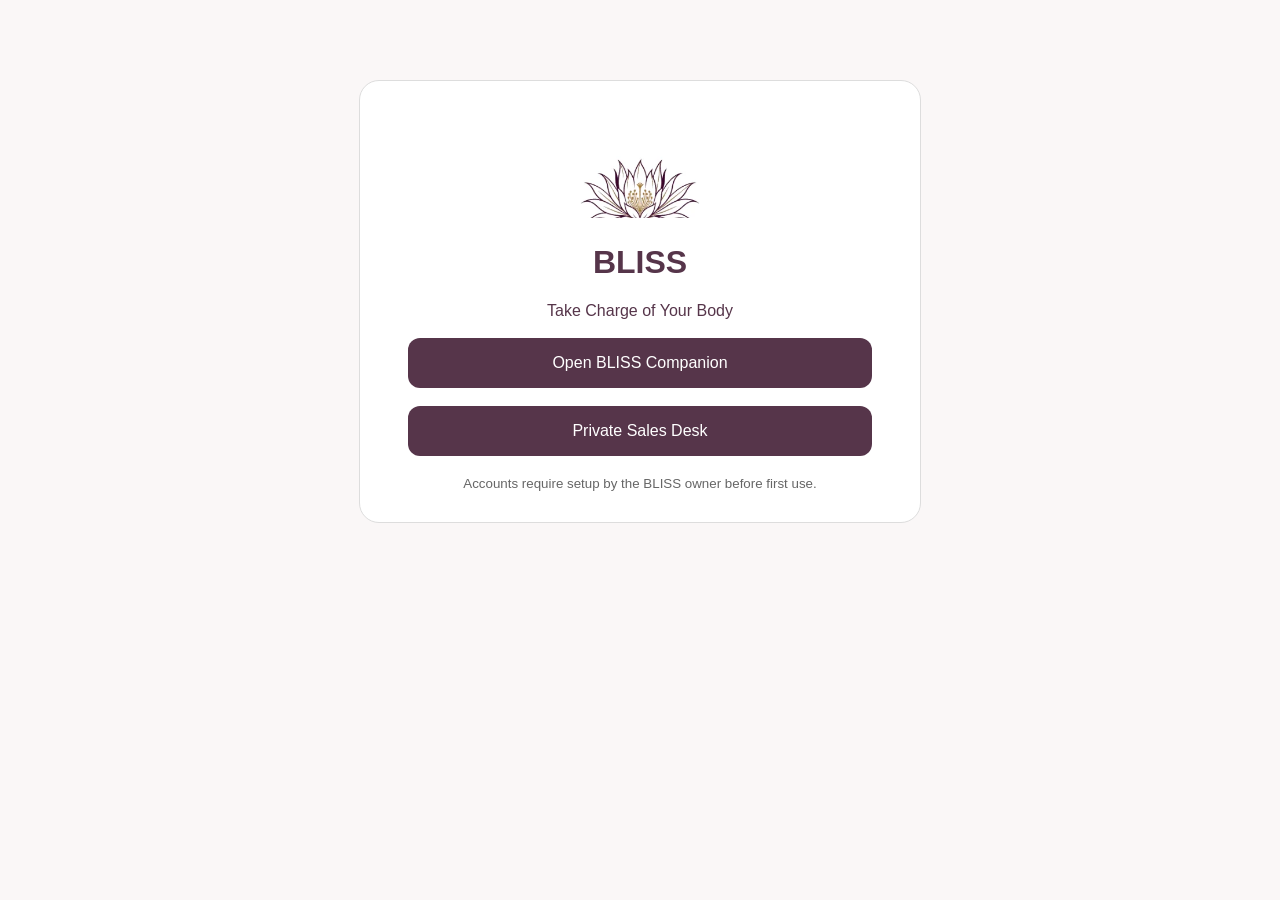
==== index.html @ c938e632 "Add BLISS companion, sales desk, auth, schema and assets" ====
<!doctype html><html><head><meta charset="utf-8"><meta name="viewport" content="width=device-width,initial-scale=1"><title>BLISS</title><style>body{font-family:Arial,sans-serif;background:#faf7f7;text-align:center;padding:8vh 18px;color:#56354a}main{max-width:500px;margin:auto;background:white;border:1px solid #ddd;padding:30px;border-radius:20px}a{display:block;margin:18px;background:#56354a;color:white;padding:16px;text-decoration:none;border-radius:12px}img{width:150px}small{color:#666}</style></head><body><main><img src="assets/flower.webp" alt="BLISS flower"><h1>BLISS</h1><p>Take Charge of Your Body</p><a href="companion.html">Open BLISS Companion</a><a href="sales-desk.html">Private Sales Desk</a><small>Accounts require setup by the BLISS owner before first use.</small></main></body></html>
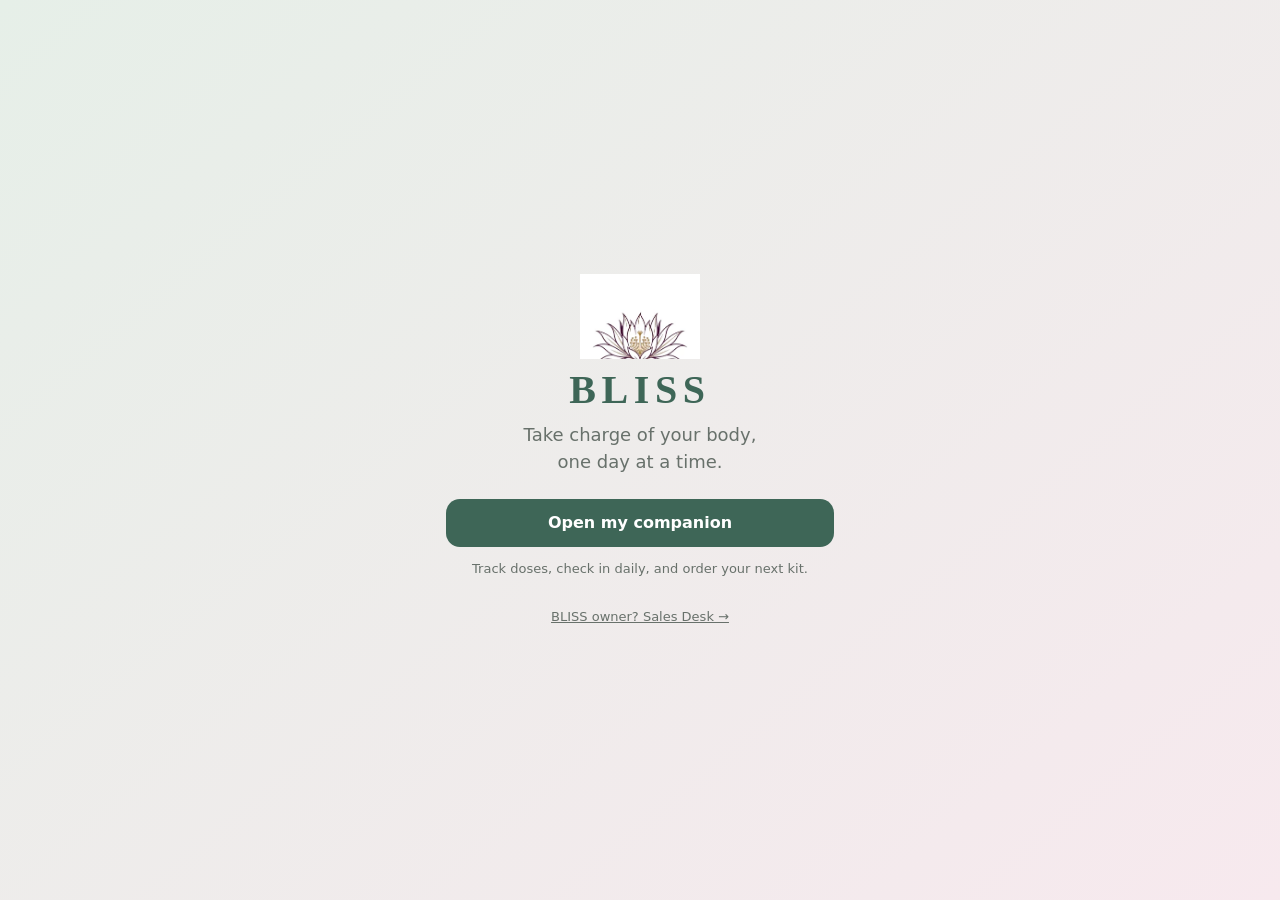
==== commit 2fb4ba65: "Redesign Companion, Sales Desk and login for ease of use" ====
--- a/index.html
+++ b/index.html
@@ -1 +1,14 @@
-<!doctype html><html><head><meta charset="utf-8"><meta name="viewport" content="width=device-width,initial-scale=1"><title>BLISS</title><style>body{font-family:Arial,sans-serif;background:#faf7f7;text-align:center;padding:8vh 18px;color:#56354a}main{max-width:500px;margin:auto;background:white;border:1px solid #ddd;padding:30px;border-radius:20px}a{display:block;margin:18px;background:#56354a;color:white;padding:16px;text-decoration:none;border-radius:12px}img{width:150px}small{color:#666}</style></head><body><main><img src="assets/flower.webp" alt="BLISS flower"><h1>BLISS</h1><p>Take Charge of Your Body</p><a href="companion.html">Open BLISS Companion</a><a href="sales-desk.html">Private Sales Desk</a><small>Accounts require setup by the BLISS owner before first use.</small></main></body></html>+<!doctype html><html lang="en"><head><meta charset="utf-8"><meta name="viewport" content="width=device-width,initial-scale=1"><meta name="theme-color" content="#3e6657"><title>BLISS · Take charge of your body</title><link rel="icon" href="assets/flower.webp"><link rel="stylesheet" href="bliss.css?v=3"><style>
+body{min-height:100vh;display:flex;align-items:center;justify-content:center;background:linear-gradient(140deg,#e6efe8,#f7e9ee)}
+main{max-width:420px;width:100%;padding:24px 16px;text-align:center}
+.logo{width:120px}
+h1{color:var(--green);letter-spacing:.14em;font-size:40px}
+.owner{display:block;margin-top:28px;font-size:13px;color:var(--muted)}
+</style></head><body><main>
+<img class="logo" src="assets/flower.webp" alt="">
+<h1>BLISS</h1>
+<p class="muted" style="font-size:18px;margin-bottom:24px">Take charge of your body,<br>one day at a time.</p>
+<a class="btn big block" href="companion.html">Open my companion</a>
+<p class="small muted" style="margin-top:12px">Track doses, check in daily, and order your next kit.</p>
+<a class="owner" href="sales-desk.html">BLISS owner? Sales Desk →</a>
+</main></body></html>
--- a/bliss.css
+++ b/bliss.css
@@ -0,0 +1,72 @@
+:root{--bg:#f6f4ef;--card:#fff;--ink:#26302b;--muted:#68716b;--green:#3e6657;--green-d:#2f5145;--green-l:#e6efe8;--pink:#f7e9ee;--rose:#a8607a;--line:#e3e5de;--red:#a8424f;--red-l:#fbeef0;--gold-l:#f7f0e2;--r:18px}
+*{box-sizing:border-box}html{-webkit-text-size-adjust:100%}
+body{margin:0;background:var(--bg);color:var(--ink);font:16px/1.5 system-ui,-apple-system,"Segoe UI",Roboto,sans-serif}
+h1,h2,h3{font-family:Georgia,"Times New Roman",serif;line-height:1.2;margin:0}
+h2{font-size:22px}h3{font-size:18px}
+p{margin:.4em 0}
+.muted{color:var(--muted)}.small{font-size:13px}
+.wrap{max-width:760px;margin:0 auto;padding:16px 16px 110px}
+.wide{max-width:1100px}
+.card{background:var(--card);border:1px solid var(--line);border-radius:var(--r);padding:20px;margin:14px 0}
+.card.soft{background:var(--green-l);border-color:#d5e2d8}
+.card.pink{background:var(--pink);border-color:#efd7df}
+.card.alert{background:var(--red-l);border-color:#efcfd4}
+.row{display:flex;align-items:center;gap:10px;flex-wrap:wrap}
+.between{justify-content:space-between}
+.grid2{display:grid;grid-template-columns:1fr 1fr;gap:12px}
+@media(max-width:560px){.grid2{grid-template-columns:1fr}}
+button,.btn{font:600 16px/1 system-ui,sans-serif;min-height:48px;padding:0 20px;border-radius:14px;border:0;background:var(--green);color:#fff;cursor:pointer;display:inline-flex;align-items:center;justify-content:center;gap:8px;text-decoration:none}
+button:hover,.btn:hover{background:var(--green-d)}
+button:disabled{opacity:.5;cursor:not-allowed}
+button.ghost,.btn.ghost{background:var(--green-l);color:var(--green)}
+button.ghost:hover{background:#d7e6db}
+button.link{background:none;color:var(--green);padding:0 4px;min-height:36px;text-decoration:underline;font-weight:600}
+button.danger{background:var(--red)}
+button.block,.btn.block{width:100%}
+button.big{min-height:60px;font-size:18px;border-radius:16px}
+button.sm{min-height:38px;padding:0 14px;font-size:14px;border-radius:11px}
+:focus-visible{outline:3px solid #9cc3ad;outline-offset:2px}
+label.f{display:flex;flex-direction:column;gap:6px;font-weight:600;font-size:14px;color:#4c5a51;margin:12px 0}
+input,select,textarea{font:inherit;font-size:16px;width:100%;min-height:48px;padding:10px 14px;border-radius:12px;border:1.5px solid #cfd8cf;background:#fff;color:var(--ink)}
+textarea{min-height:90px;resize:vertical}
+input:focus,select:focus,textarea:focus{border-color:var(--green);outline:none}
+.chips{display:flex;gap:8px;flex-wrap:wrap}
+.chips button{flex:1 1 0;min-width:64px;background:#fff;color:var(--ink);border:1.5px solid #cfd8cf;font-weight:600;padding:0 10px}
+.chips button:hover{background:var(--green-l)}
+.chips button.on{background:var(--green);border-color:var(--green);color:#fff}
+.stepper{display:flex;align-items:center;gap:10px}
+.stepper button{width:52px;padding:0;font-size:24px}
+.stepper output{min-width:52px;text-align:center;font-size:24px;font-weight:700}
+.eyebrow{font-size:12px;letter-spacing:.12em;text-transform:uppercase;color:var(--green);font-weight:800}
+.stat{background:#fff;border:1px solid var(--line);border-radius:16px;padding:14px}
+.stat b{display:block;font-size:22px;color:var(--green);margin-top:4px}
+.stats{display:grid;grid-template-columns:repeat(4,1fr);gap:10px}
+@media(max-width:640px){.stats{grid-template-columns:1fr 1fr}}
+details{border-top:1px solid var(--line);padding:12px 0}
+details>summary{cursor:pointer;font-weight:600;color:var(--green);list-style:none;min-height:32px;display:flex;align-items:center}
+details>summary::before{content:"＋";margin-right:8px}
+details[open]>summary::before{content:"－"}
+ul{padding-left:20px}li{margin:6px 0}
+.toast{position:fixed;left:50%;bottom:96px;transform:translateX(-50%) translateY(20px);background:#26302b;color:#fff;padding:12px 20px;border-radius:999px;font-weight:600;opacity:0;pointer-events:none;transition:.25s;z-index:200;max-width:90vw;text-align:center}
+.toast.show{opacity:1;transform:translateX(-50%) translateY(0)}
+.topbar{display:flex;align-items:center;justify-content:space-between;gap:10px;padding:12px 16px;max-width:1100px;margin:0 auto}
+.brand{display:flex;align-items:center;gap:10px;text-decoration:none;color:var(--green)}
+.brand img{width:40px;height:40px;object-fit:contain;mix-blend-mode:multiply}
+.brand span{font-family:Georgia,serif;font-size:22px;letter-spacing:.12em;font-weight:700}
+.userchip{font-size:13px;color:var(--muted);display:flex;align-items:center;gap:6px}
+.userchip[hidden]{display:none}
+/* auth */
+.auth-gate{position:fixed;inset:0;background:var(--bg);z-index:100;display:flex;align-items:center;justify-content:center;padding:16px;overflow:auto}
+.auth-gate[hidden]{display:none}
+.auth-card{background:#fff;border:1px solid var(--line);border-radius:24px;padding:28px 22px;max-width:400px;width:100%;box-shadow:0 12px 40px #2a3a3014}
+.auth-card .logo{text-align:center}
+.auth-card .logo img{width:90px;mix-blend-mode:multiply}
+.auth-card h1{text-align:center;color:var(--green);letter-spacing:.12em;font-size:30px}
+.auth-card .sub{text-align:center;color:var(--muted);margin-bottom:8px}
+.pw{position:relative}.pw button{position:absolute;right:6px;top:6px;min-height:36px;padding:0 10px;font-size:13px;background:var(--green-l);color:var(--green)}
+.auth-msg{border-radius:12px;padding:10px 12px;margin:10px 0;font-size:14px}
+.auth-msg:empty{display:none}
+.auth-msg.err{background:var(--red-l);color:#7d2f3a}.auth-msg.ok{background:var(--green-l);color:#2f5145}
+.auth-switch{text-align:center;margin-top:10px;font-size:14px}
+.auth-note{text-align:center;font-size:12px;color:var(--muted);margin-top:12px}
+[hidden]{display:none!important}
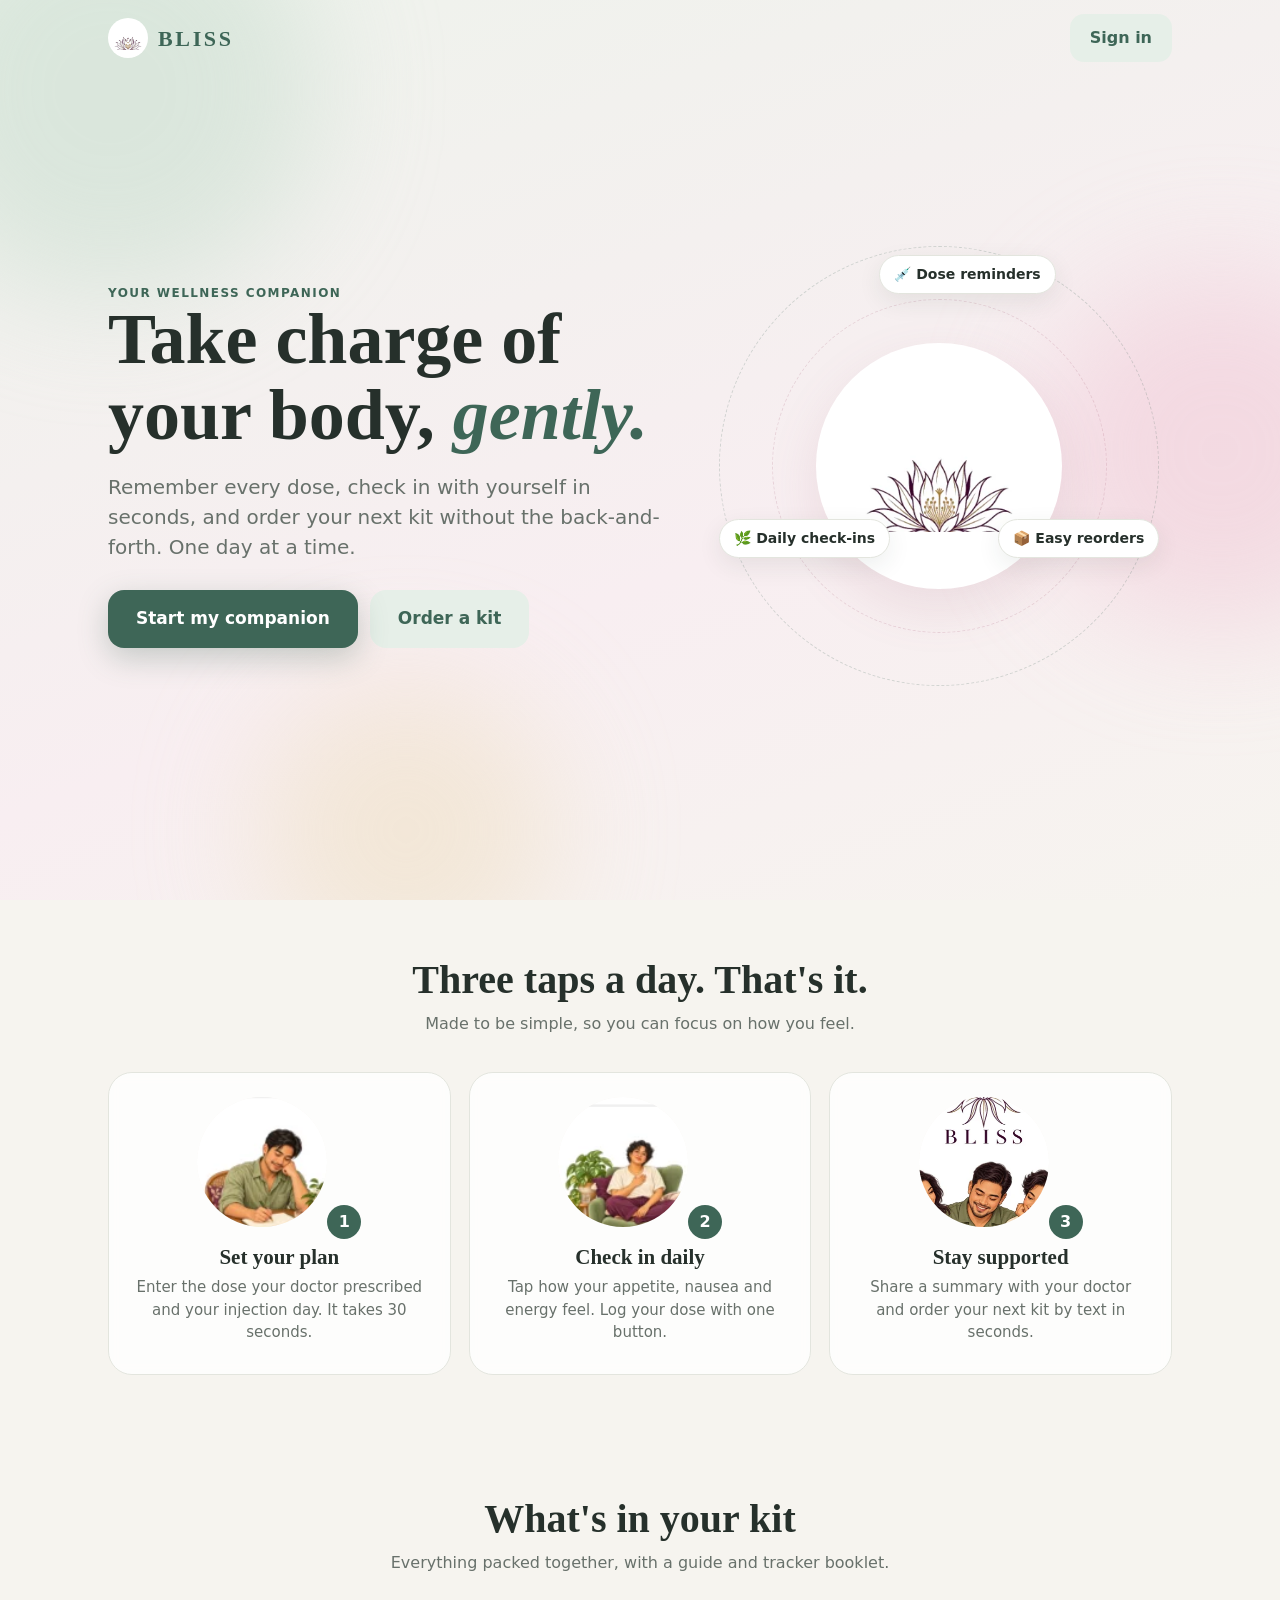
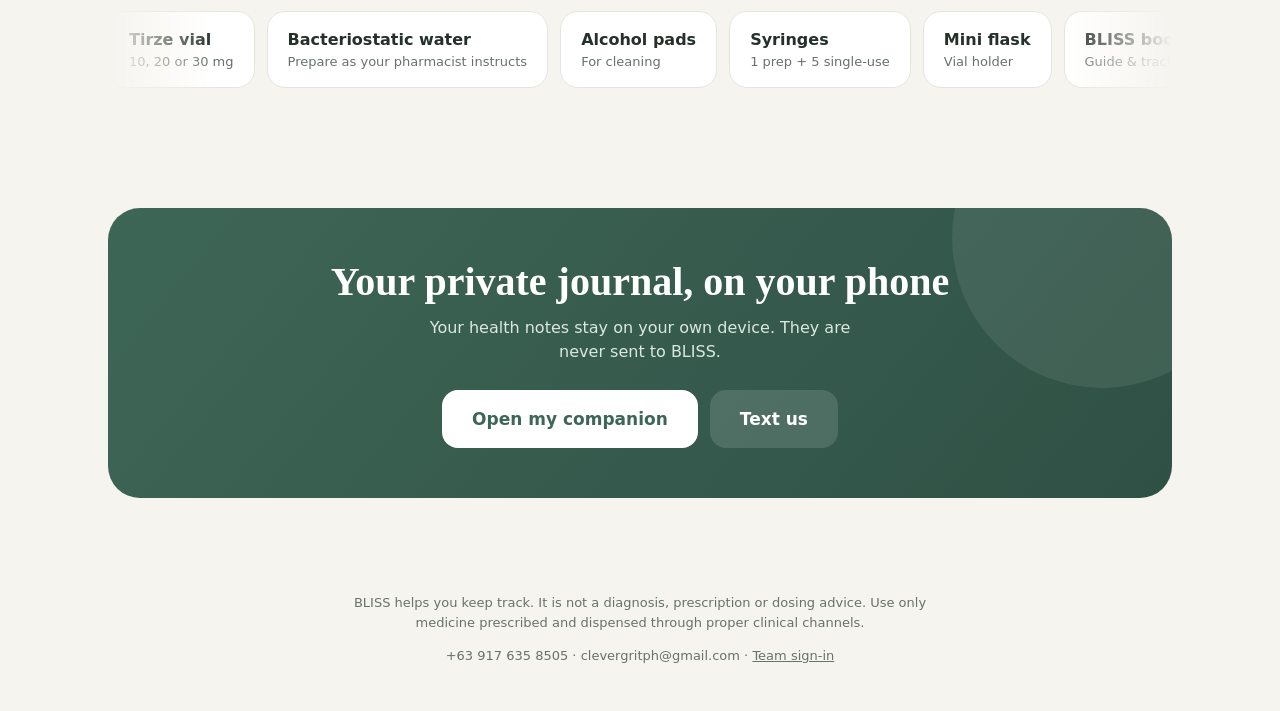
==== commit e8ba67af: "Add sales team accounts and animated landing page" ====
--- a/index.html
+++ b/index.html
@@ -1,14 +1,133 @@
-<!doctype html><html lang="en"><head><meta charset="utf-8"><meta name="viewport" content="width=device-width,initial-scale=1"><meta name="theme-color" content="#3e6657"><title>BLISS · Take charge of your body</title><link rel="icon" href="assets/flower.webp"><link rel="stylesheet" href="bliss.css?v=3"><style>
-body{min-height:100vh;display:flex;align-items:center;justify-content:center;background:linear-gradient(140deg,#e6efe8,#f7e9ee)}
-main{max-width:420px;width:100%;padding:24px 16px;text-align:center}
-.logo{width:120px}
-h1{color:var(--green);letter-spacing:.14em;font-size:40px}
-.owner{display:block;margin-top:28px;font-size:13px;color:var(--muted)}
-</style></head><body><main>
-<img class="logo" src="assets/flower.webp" alt="">
-<h1>BLISS</h1>
-<p class="muted" style="font-size:18px;margin-bottom:24px">Take charge of your body,<br>one day at a time.</p>
-<a class="btn big block" href="companion.html">Open my companion</a>
-<p class="small muted" style="margin-top:12px">Track doses, check in daily, and order your next kit.</p>
-<a class="owner" href="sales-desk.html">BLISS owner? Sales Desk →</a>
-</main></body></html>
+<!doctype html><html lang="en"><head><meta charset="utf-8"><meta name="viewport" content="width=device-width,initial-scale=1"><meta name="theme-color" content="#3e6657"><title>BLISS · Take charge of your body</title><meta name="description" content="BLISS: your companion for tracking doses, daily check-ins and ordering your next kit."><link rel="icon" href="assets/flower.webp"><link rel="stylesheet" href="bliss.css?v=4"><style>
+body{overflow-x:hidden;background:#f6f4ef}
+/* drifting colour blobs */
+.sky{position:fixed;inset:0;z-index:-1;overflow:hidden;background:linear-gradient(160deg,#eef3ec,#f8eef1 60%,#f6f4ef)}
+.blob{position:absolute;border-radius:50%;filter:blur(60px);opacity:.55;animation:drift 22s ease-in-out infinite alternate}
+.b1{width:420px;height:420px;background:#c9ddcf;top:-120px;left:-100px}
+.b2{width:360px;height:360px;background:#f0c9d6;top:30%;right:-120px;animation-duration:26s;animation-delay:-6s}
+.b3{width:300px;height:300px;background:#efe0c4;bottom:-80px;left:20%;animation-duration:30s;animation-delay:-12s}
+@keyframes drift{0%{transform:translate(0,0) scale(1)}50%{transform:translate(60px,40px) scale(1.12)}100%{transform:translate(-40px,80px) scale(.95)}}
+/* floating petals */
+.petal{position:fixed;top:-30px;width:14px;height:20px;background:radial-gradient(circle at 30% 30%,#f7d3df,#d895ac);border-radius:80% 0 80% 0;opacity:.7;z-index:0;pointer-events:none;animation:fall linear infinite}
+@keyframes fall{0%{transform:translateY(-40px) rotate(0)}100%{transform:translateY(110vh) translateX(var(--sway)) rotate(540deg)}}
+nav.top{display:flex;justify-content:space-between;align-items:center;max-width:1100px;margin:0 auto;padding:14px 18px;position:relative;z-index:2}
+nav.top .brand img{background:#fff;border-radius:50%;padding:3px}
+/* hero */
+.hero{max-width:1100px;margin:0 auto;padding:30px 18px 70px;display:grid;grid-template-columns:1.1fr .9fr;gap:30px;align-items:center;position:relative;z-index:1;min-height:calc(100vh - 80px)}
+@media(max-width:820px){.hero{grid-template-columns:1fr;text-align:center;padding-top:10px;min-height:auto}}
+.hero h1{font-size:clamp(40px,7vw,72px);line-height:1.05;color:#26302b}
+.hero h1 em{font-style:italic;color:var(--green);display:inline-block}
+.hero p.lead{font-size:clamp(17px,2.2vw,20px);color:var(--muted);max-width:30em;margin:18px 0 28px}
+@media(max-width:820px){.hero p.lead{margin:16px auto 24px}}
+.ctas{display:flex;gap:12px;flex-wrap:wrap}
+@media(max-width:820px){.ctas{justify-content:center}}
+.ctas .btn{min-height:58px;font-size:17px;padding:0 28px;border-radius:16px}
+.btn.glow{box-shadow:0 10px 30px #3e665744;position:relative;overflow:hidden}
+.btn.glow::after{content:"";position:absolute;inset:0;background:linear-gradient(110deg,transparent 30%,#ffffff55 50%,transparent 70%);transform:translateX(-100%);animation:shine 3.5s ease-in-out infinite 1.5s}
+@keyframes shine{0%{transform:translateX(-100%)}40%,100%{transform:translateX(100%)}}
+/* flower stage */
+.stage{position:relative;aspect-ratio:1;max-width:440px;width:100%;margin:0 auto}
+.ring{position:absolute;inset:0;border-radius:50%;border:1.5px dashed #3e665733;animation:spin 60s linear infinite}
+.ring.r2{inset:12%;border-color:#a8607a33;animation-duration:45s;animation-direction:reverse}
+.ring.r3{inset:24%;border:0;background:radial-gradient(circle,#ffffffcc,#ffffff00 70%)}
+@keyframes spin{to{transform:rotate(360deg)}}
+.flower{position:absolute;inset:22%;width:56%;height:56%;object-fit:contain;background:#fff;border-radius:50%;padding:7%;box-shadow:0 20px 50px #a8607a22;animation:bloom 1.6s cubic-bezier(.2,.9,.3,1.2) both,breathe 6s ease-in-out 1.6s infinite}
+@keyframes bloom{from{transform:scale(.2) rotate(-90deg);opacity:0}to{transform:scale(1) rotate(0);opacity:1}}
+@keyframes breathe{0%,100%{transform:scale(1)}50%{transform:scale(1.06)}}
+.orbit{position:absolute;inset:0;animation:spin 40s linear infinite}
+.chip{position:absolute;background:#fff;border:1px solid var(--line);border-radius:999px;padding:8px 14px;font-weight:700;font-size:14px;box-shadow:0 8px 24px #2a3a3015;white-space:nowrap;animation:spin 40s linear infinite reverse}
+.stage{max-width:min(440px,78vw)}@media(max-width:560px){.chip{font-size:12px;padding:6px 10px}}.chip.c1{top:2%;left:50%;margin-left:-60px}.chip.c2{top:62%;left:0}.chip.c3{top:62%;right:0}
+/* reveal */
+.reveal{opacity:0;transform:translateY(28px);transition:opacity .8s ease,transform .8s cubic-bezier(.2,.8,.2,1)}
+.reveal.in{opacity:1;transform:none}
+.d1{transition-delay:.12s}.d2{transition-delay:.24s}.d3{transition-delay:.36s}
+.hero .reveal{animation:up .9s cubic-bezier(.2,.8,.2,1) both}
+.hero .reveal.d1{animation-delay:.15s}.hero .reveal.d2{animation-delay:.3s}.hero .reveal.d3{animation-delay:.45s}
+@keyframes up{from{opacity:0;transform:translateY(28px)}to{opacity:1;transform:none}}
+/* sections */
+section.s{max-width:1100px;margin:0 auto;padding:60px 18px;position:relative;z-index:1}
+.s h2{font-size:clamp(28px,4vw,40px);text-align:center;margin-bottom:8px}
+.s .sub{text-align:center;color:var(--muted);max-width:34em;margin:0 auto 36px}
+.steps{display:grid;grid-template-columns:repeat(3,1fr);gap:18px}
+@media(max-width:820px){.steps{grid-template-columns:1fr}}
+.step{background:#ffffffcc;backdrop-filter:blur(6px);border:1px solid var(--line);border-radius:24px;padding:24px;text-align:center;transition:transform .3s,box-shadow .3s}
+.step:hover{transform:translateY(-6px);box-shadow:0 18px 40px #2a3a3018}
+.step img{width:130px;height:130px;object-fit:cover;object-position:center bottom;mix-blend-mode:multiply;border-radius:50%;background:#f6f4ef}
+.step .n{display:inline-flex;width:34px;height:34px;border-radius:50%;background:var(--green);color:#fff;align-items:center;justify-content:center;font-weight:800;margin:10px 0 6px}
+.step h3{font-size:21px;margin-bottom:6px}
+.step p{color:var(--muted);font-size:15px}
+.kitrow{display:flex;gap:12px;overflow:hidden;mask-image:linear-gradient(90deg,transparent,#000 10%,#000 90%,transparent)}
+.track{display:flex;gap:12px;animation:marquee 28s linear infinite;flex-shrink:0}
+.kitrow:hover .track{animation-play-state:paused}
+@keyframes marquee{to{transform:translateX(calc(-100% - 12px))}}
+.item{background:#fff;border:1px solid var(--line);border-radius:18px;padding:16px 20px;white-space:nowrap;font-weight:700}
+.item span{display:block;font-weight:400;font-size:13px;color:var(--muted)}
+.final{background:linear-gradient(130deg,#3e6657,#2f5145);color:#fff;border-radius:32px;padding:50px 24px;text-align:center;overflow:hidden;position:relative}
+.final h2{color:#fff}
+.final p{color:#dbe8df;margin:10px auto 26px;max-width:28em}
+.final .btn{background:#fff;color:var(--green);min-height:58px;font-size:17px;padding:0 30px;border-radius:16px}
+.final .btn.ghost{background:#ffffff22;color:#fff}
+.final::before{content:"";position:absolute;width:300px;height:300px;border-radius:50%;background:#ffffff14;top:-120px;right:-80px;animation:drift 18s ease-in-out infinite alternate}
+footer{text-align:center;color:var(--muted);font-size:13px;padding:30px 18px 40px;max-width:640px;margin:0 auto;position:relative;z-index:1}
+footer a{color:var(--muted)}
+@media(prefers-reduced-motion:reduce){*,*::before,*::after{animation:none!important;transition:none!important}.reveal{opacity:1;transform:none}.petal{display:none}}
+</style></head><body>
+<div class="sky"><div class="blob b1"></div><div class="blob b2"></div><div class="blob b3"></div></div>
+
+<nav class="top"><a class="brand" href="#"><img src="assets/flower.webp" alt=""><span>BLISS</span></a><a class="btn sm ghost" href="companion.html">Sign in</a></nav>
+
+<header class="hero">
+ <div>
+  <div class="eyebrow reveal">Your wellness companion</div>
+  <h1 class="reveal d1">Take charge of<br>your body, <em>gently.</em></h1>
+  <p class="lead reveal d2">Remember every dose, check in with yourself in seconds, and order your next kit without the back-and-forth. One day at a time.</p>
+  <div class="ctas reveal d3"><a class="btn glow" href="companion.html">Start my companion</a><a class="btn ghost" href="companion.html#order" onclick="sessionStorage.setItem('bliss-open','order')">Order a kit</a></div>
+ </div>
+ <div class="stage reveal d2" aria-hidden="true">
+  <div class="ring"></div><div class="ring r2"></div><div class="ring r3"></div>
+  <img class="flower" src="assets/flower.webp" alt="">
+  <div class="orbit"><span class="chip c1">💉 Dose reminders</span><span class="chip c2">🌿 Daily check-ins</span><span class="chip c3">📦 Easy reorders</span></div>
+ </div>
+</header>
+
+<section class="s">
+ <h2 class="reveal">Three taps a day. That's it.</h2>
+ <p class="sub reveal d1">Made to be simple, so you can focus on how you feel.</p>
+ <div class="steps">
+  <div class="step reveal"><img src="assets/journal.webp" alt=""><div class="n">1</div><h3>Set your plan</h3><p>Enter the dose your doctor prescribed and your injection day. It takes 30 seconds.</p></div>
+  <div class="step reveal d1"><img src="assets/rest.webp" alt=""><div class="n">2</div><h3>Check in daily</h3><p>Tap how your appetite, nausea and energy feel. Log your dose with one button.</p></div>
+  <div class="step reveal d2"><img src="assets/friends.webp" alt=""><div class="n">3</div><h3>Stay supported</h3><p>Share a summary with your doctor and order your next kit by text in seconds.</p></div>
+ </div>
+</section>
+
+<section class="s">
+ <h2 class="reveal">What's in your kit</h2>
+ <p class="sub reveal d1">Everything packed together, with a guide and tracker booklet.</p>
+ <div class="kitrow reveal d2">
+  <div class="track"><div class="item">Tirze vial<span>10, 20 or 30 mg</span></div><div class="item">Bacteriostatic water<span>Prepare as your pharmacist instructs</span></div><div class="item">Alcohol pads<span>For cleaning</span></div><div class="item">Syringes<span>1 prep + 5 single-use</span></div><div class="item">Mini flask<span>Vial holder</span></div><div class="item">BLISS booklet<span>Guide &amp; tracker</span></div></div>
+  <div class="track" aria-hidden="true"><div class="item">Tirze vial<span>10, 20 or 30 mg</span></div><div class="item">Bacteriostatic water<span>Prepare as your pharmacist instructs</span></div><div class="item">Alcohol pads<span>For cleaning</span></div><div class="item">Syringes<span>1 prep + 5 single-use</span></div><div class="item">Mini flask<span>Vial holder</span></div><div class="item">BLISS booklet<span>Guide &amp; tracker</span></div></div>
+ </div>
+</section>
+
+<section class="s">
+ <div class="final reveal">
+  <h2>Your private journal, on your phone</h2>
+  <p>Your health notes stay on your own device. They are never sent to BLISS.</p>
+  <div class="ctas" style="justify-content:center"><a class="btn" href="companion.html">Open my companion</a><a class="btn ghost" href="sms:+639176358505">Text us</a></div>
+ </div>
+</section>
+
+<footer>
+ <p>BLISS helps you keep track. It is not a diagnosis, prescription or dosing advice. Use only medicine prescribed and dispensed through proper clinical channels.</p>
+ <p style="margin-top:14px">+63 917 635 8505 · clevergritph@gmail.com · <a href="sales-desk.html">Team sign-in</a></p>
+</footer>
+
+<script>
+// scroll reveal
+const io=new IntersectionObserver(es=>es.forEach(e=>{if(e.isIntersecting){e.target.classList.add('in');io.unobserve(e.target)}}),{threshold:.15});
+document.querySelectorAll('section .reveal').forEach(el=>io.observe(el));
+document.querySelectorAll('.hero .reveal').forEach(el=>el.classList.add('in'));
+// petals
+if(!matchMedia('(prefers-reduced-motion: reduce)').matches){for(let i=0;i<12;i++){const p=document.createElement('div');p.className='petal';p.style.left=Math.random()*100+'vw';p.style.setProperty('--sway',(Math.random()*160-80)+'px');p.style.animationDuration=(10+Math.random()*12)+'s';p.style.animationDelay=(-Math.random()*20)+'s';p.style.transform='scale('+(.6+Math.random()*.7)+')';document.body.appendChild(p)}}
+</script>
+</body></html>
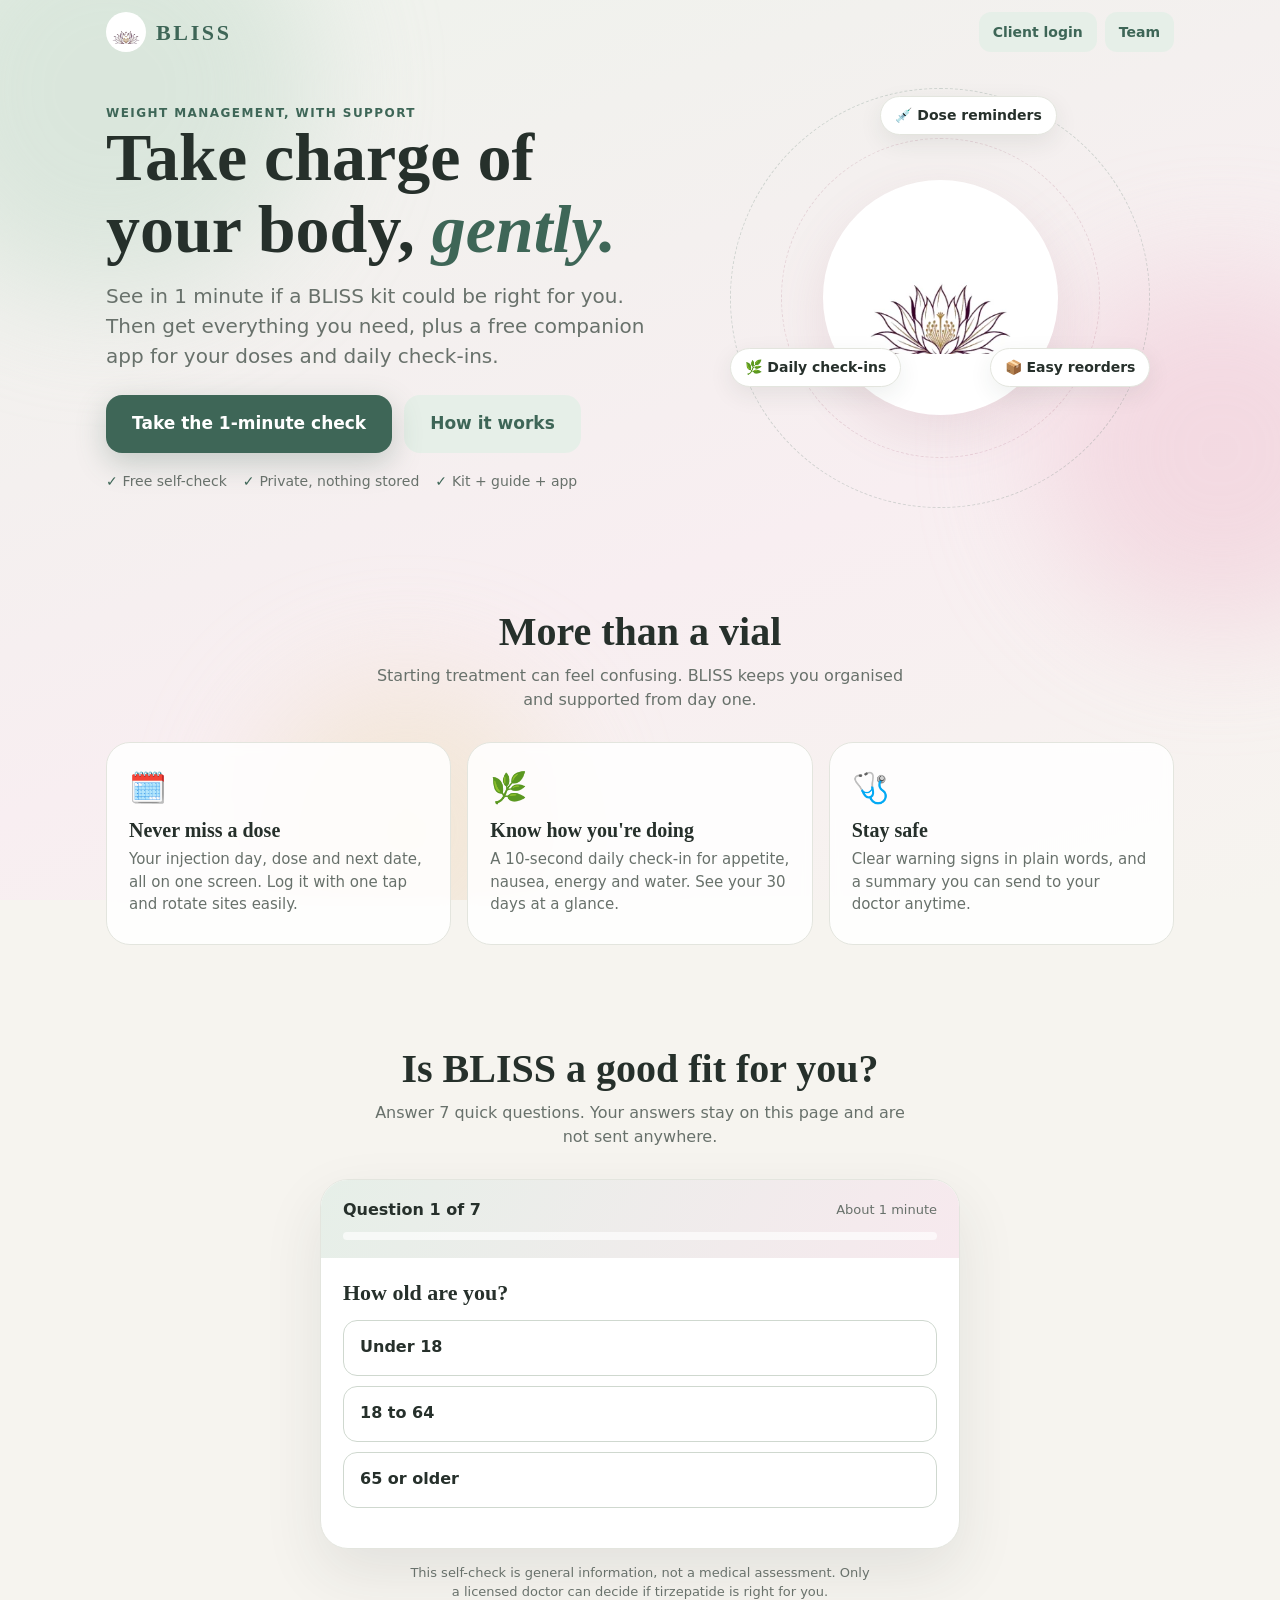
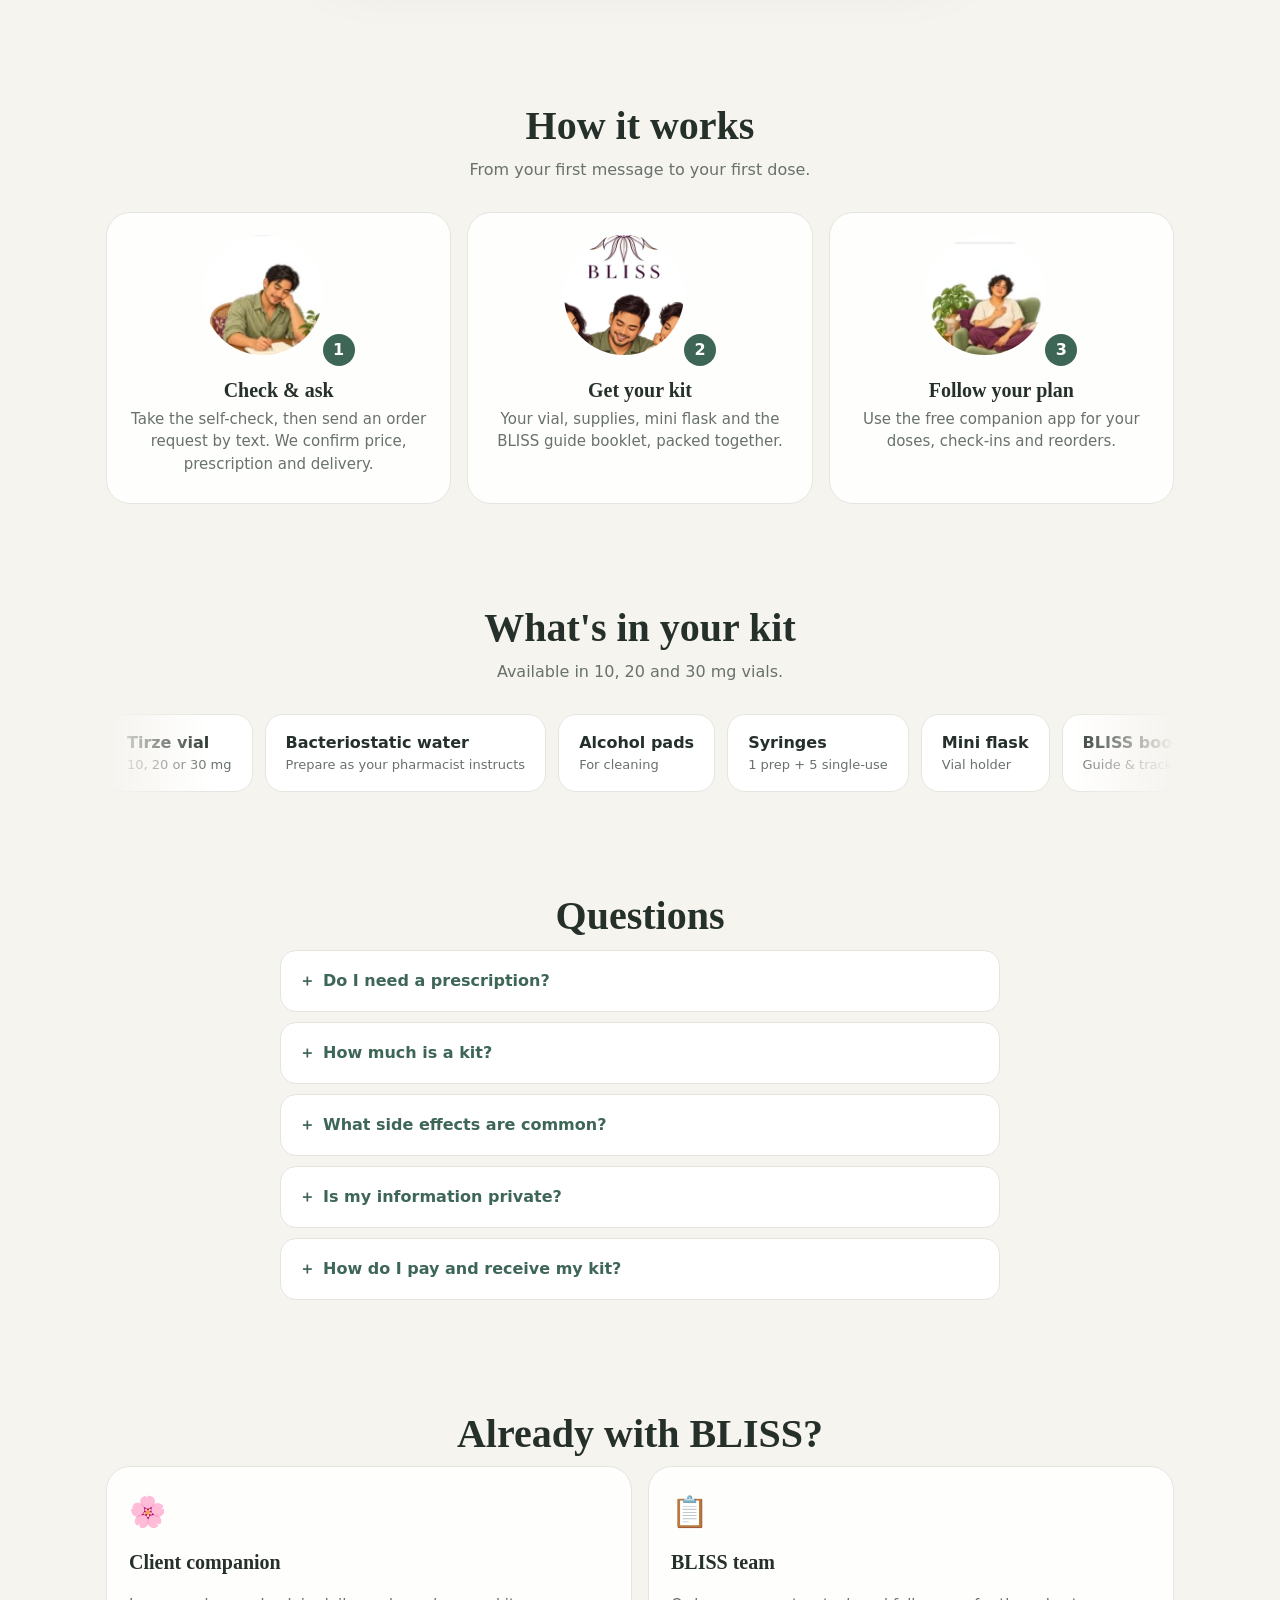
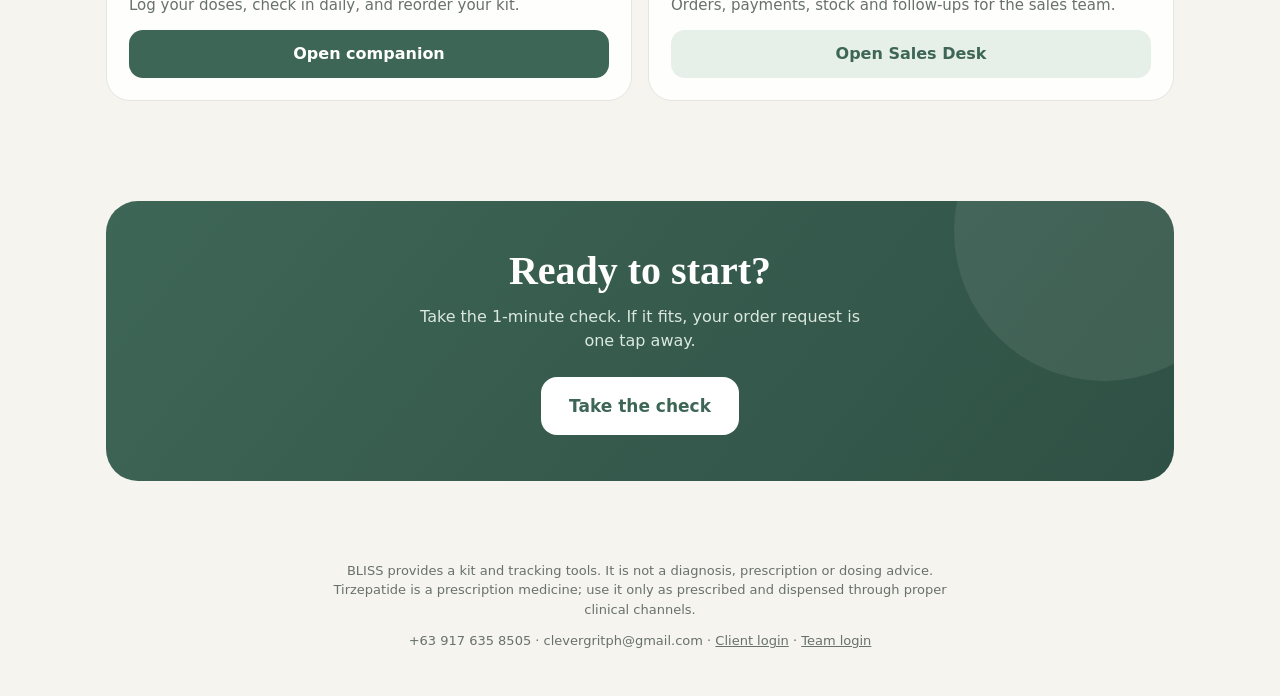
==== commit abe87307: "Landing page funnel with self-check" ====
--- a/index.html
+++ b/index.html
@@ -1,133 +1,236 @@
-<!doctype html><html lang="en"><head><meta charset="utf-8"><meta name="viewport" content="width=device-width,initial-scale=1"><meta name="theme-color" content="#3e6657"><title>BLISS · Take charge of your body</title><meta name="description" content="BLISS: your companion for tracking doses, daily check-ins and ordering your next kit."><link rel="icon" href="assets/flower.webp"><link rel="stylesheet" href="bliss.css?v=4"><style>
-body{overflow-x:hidden;background:#f6f4ef}
-/* drifting colour blobs */
+<!doctype html><html lang="en"><head><meta charset="utf-8"><meta name="viewport" content="width=device-width,initial-scale=1"><meta name="theme-color" content="#3e6657"><title>BLISS · Take charge of your body</title><meta name="description" content="Take the 1-minute BLISS self-check, then order your kit with a companion app for doses and daily check-ins."><link rel="icon" href="assets/flower.webp"><link rel="stylesheet" href="bliss.css?v=4"><style>
+body{overflow-x:hidden;background:#f6f4ef;padding-bottom:84px}
+@media(min-width:820px){body{padding-bottom:0}}
 .sky{position:fixed;inset:0;z-index:-1;overflow:hidden;background:linear-gradient(160deg,#eef3ec,#f8eef1 60%,#f6f4ef)}
 .blob{position:absolute;border-radius:50%;filter:blur(60px);opacity:.55;animation:drift 22s ease-in-out infinite alternate}
-.b1{width:420px;height:420px;background:#c9ddcf;top:-120px;left:-100px}
-.b2{width:360px;height:360px;background:#f0c9d6;top:30%;right:-120px;animation-duration:26s;animation-delay:-6s}
-.b3{width:300px;height:300px;background:#efe0c4;bottom:-80px;left:20%;animation-duration:30s;animation-delay:-12s}
+.b1{width:420px;height:420px;background:#c9ddcf;top:-120px;left:-100px}.b2{width:360px;height:360px;background:#f0c9d6;top:30%;right:-120px;animation-duration:26s;animation-delay:-6s}.b3{width:300px;height:300px;background:#efe0c4;bottom:-80px;left:20%;animation-duration:30s;animation-delay:-12s}
 @keyframes drift{0%{transform:translate(0,0) scale(1)}50%{transform:translate(60px,40px) scale(1.12)}100%{transform:translate(-40px,80px) scale(.95)}}
-/* floating petals */
-.petal{position:fixed;top:-30px;width:14px;height:20px;background:radial-gradient(circle at 30% 30%,#f7d3df,#d895ac);border-radius:80% 0 80% 0;opacity:.7;z-index:0;pointer-events:none;animation:fall linear infinite}
+.petal{position:fixed;top:-30px;width:14px;height:20px;background:radial-gradient(circle at 30% 30%,#f7d3df,#d895ac);border-radius:80% 0 80% 0;opacity:.6;z-index:0;pointer-events:none;animation:fall linear infinite}
 @keyframes fall{0%{transform:translateY(-40px) rotate(0)}100%{transform:translateY(110vh) translateX(var(--sway)) rotate(540deg)}}
-nav.top{display:flex;justify-content:space-between;align-items:center;max-width:1100px;margin:0 auto;padding:14px 18px;position:relative;z-index:2}
+@keyframes spin{to{transform:rotate(360deg)}}
+@keyframes up{from{opacity:0;transform:translateY(24px)}to{opacity:1;transform:none}}
+nav.top{display:flex;justify-content:space-between;align-items:center;max-width:1100px;margin:0 auto;padding:12px 16px;position:relative;z-index:3;gap:8px}
 nav.top .brand img{background:#fff;border-radius:50%;padding:3px}
+.portal{display:flex;gap:8px}
+.portal a{min-height:40px;padding:0 14px;font-size:14px;border-radius:12px}
+@media(max-width:480px){.portal .hide-sm{display:none}}
 /* hero */
-.hero{max-width:1100px;margin:0 auto;padding:30px 18px 70px;display:grid;grid-template-columns:1.1fr .9fr;gap:30px;align-items:center;position:relative;z-index:1;min-height:calc(100vh - 80px)}
-@media(max-width:820px){.hero{grid-template-columns:1fr;text-align:center;padding-top:10px;min-height:auto}}
-.hero h1{font-size:clamp(40px,7vw,72px);line-height:1.05;color:#26302b}
-.hero h1 em{font-style:italic;color:var(--green);display:inline-block}
-.hero p.lead{font-size:clamp(17px,2.2vw,20px);color:var(--muted);max-width:30em;margin:18px 0 28px}
-@media(max-width:820px){.hero p.lead{margin:16px auto 24px}}
-.ctas{display:flex;gap:12px;flex-wrap:wrap}
-@media(max-width:820px){.ctas{justify-content:center}}
-.ctas .btn{min-height:58px;font-size:17px;padding:0 28px;border-radius:16px}
+.hero{max-width:1100px;margin:0 auto;padding:24px 16px 50px;display:grid;grid-template-columns:1.1fr .9fr;gap:30px;align-items:center;position:relative;z-index:1}
+@media(max-width:820px){.hero{grid-template-columns:1fr;text-align:center;padding-top:6px}}
+.hero h1{font-size:clamp(38px,6.5vw,68px);line-height:1.05}
+.hero h1 em{color:var(--green)}
+.lead{font-size:clamp(17px,2.2vw,20px);color:var(--muted);max-width:30em;margin:16px 0 24px}
+@media(max-width:820px){.lead{margin:14px auto 22px}}
+.ctas{display:flex;gap:12px;flex-wrap:wrap}@media(max-width:820px){.ctas{justify-content:center}}
+.ctas .btn{min-height:58px;font-size:17px;padding:0 26px;border-radius:16px}
 .btn.glow{box-shadow:0 10px 30px #3e665744;position:relative;overflow:hidden}
 .btn.glow::after{content:"";position:absolute;inset:0;background:linear-gradient(110deg,transparent 30%,#ffffff55 50%,transparent 70%);transform:translateX(-100%);animation:shine 3.5s ease-in-out infinite 1.5s}
 @keyframes shine{0%{transform:translateX(-100%)}40%,100%{transform:translateX(100%)}}
-/* flower stage */
-.stage{position:relative;aspect-ratio:1;max-width:440px;width:100%;margin:0 auto}
-.ring{position:absolute;inset:0;border-radius:50%;border:1.5px dashed #3e665733;animation:spin 60s linear infinite}
-.ring.r2{inset:12%;border-color:#a8607a33;animation-duration:45s;animation-direction:reverse}
-.ring.r3{inset:24%;border:0;background:radial-gradient(circle,#ffffffcc,#ffffff00 70%)}
-@keyframes spin{to{transform:rotate(360deg)}}
-.flower{position:absolute;inset:22%;width:56%;height:56%;object-fit:contain;background:#fff;border-radius:50%;padding:7%;box-shadow:0 20px 50px #a8607a22;animation:bloom 1.6s cubic-bezier(.2,.9,.3,1.2) both,breathe 6s ease-in-out 1.6s infinite}
-@keyframes bloom{from{transform:scale(.2) rotate(-90deg);opacity:0}to{transform:scale(1) rotate(0);opacity:1}}
-@keyframes breathe{0%,100%{transform:scale(1)}50%{transform:scale(1.06)}}
+.trust{display:flex;gap:16px;flex-wrap:wrap;margin-top:18px;font-size:14px;color:var(--muted)}@media(max-width:820px){.trust{justify-content:center}}
+.trust span::before{content:"✓ ";color:var(--green);font-weight:800}
+.stage{position:relative;aspect-ratio:1;max-width:min(420px,78vw);width:100%;margin:0 auto}
+.ring{position:absolute;inset:0;border-radius:50%;border:1.5px dashed #3e665733;animation:spin 60s linear infinite}.ring.r2{inset:12%;border-color:#a8607a33;animation-duration:45s;animation-direction:reverse}
+.flower{position:absolute;inset:22%;width:56%;height:56%;object-fit:contain;object-position:center 75%;background:#fff;border-radius:50%;padding:4% 7% 12%;box-shadow:0 20px 50px #a8607a22;animation:bloom 1.6s cubic-bezier(.2,.9,.3,1.2) both,breathe 6s ease-in-out 1.6s infinite}
+@keyframes bloom{from{transform:scale(.2) rotate(-90deg);opacity:0}to{transform:none;opacity:1}}
+@keyframes breathe{0%,100%{transform:scale(1)}50%{transform:scale(1.05)}}
 .orbit{position:absolute;inset:0;animation:spin 40s linear infinite}
 .chip{position:absolute;background:#fff;border:1px solid var(--line);border-radius:999px;padding:8px 14px;font-weight:700;font-size:14px;box-shadow:0 8px 24px #2a3a3015;white-space:nowrap;animation:spin 40s linear infinite reverse}
-.stage{max-width:min(440px,78vw)}@media(max-width:560px){.chip{font-size:12px;padding:6px 10px}}.chip.c1{top:2%;left:50%;margin-left:-60px}.chip.c2{top:62%;left:0}.chip.c3{top:62%;right:0}
-/* reveal */
-.reveal{opacity:0;transform:translateY(28px);transition:opacity .8s ease,transform .8s cubic-bezier(.2,.8,.2,1)}
-.reveal.in{opacity:1;transform:none}
-.d1{transition-delay:.12s}.d2{transition-delay:.24s}.d3{transition-delay:.36s}
-.hero .reveal{animation:up .9s cubic-bezier(.2,.8,.2,1) both}
-.hero .reveal.d1{animation-delay:.15s}.hero .reveal.d2{animation-delay:.3s}.hero .reveal.d3{animation-delay:.45s}
-@keyframes up{from{opacity:0;transform:translateY(28px)}to{opacity:1;transform:none}}
-/* sections */
-section.s{max-width:1100px;margin:0 auto;padding:60px 18px;position:relative;z-index:1}
+@media(max-width:560px){.chip{font-size:12px;padding:6px 10px}}
+.chip.c1{top:2%;left:50%;margin-left:-60px}.chip.c2{top:62%;left:0}.chip.c3{top:62%;right:0}
+.hero .a{animation:up .9s cubic-bezier(.2,.8,.2,1) both}.hero .a1{animation-delay:.12s}.hero .a2{animation-delay:.24s}.hero .a3{animation-delay:.36s}.hero .a4{animation-delay:.48s}
+.reveal{opacity:0;transform:translateY(24px);transition:opacity .8s,transform .8s cubic-bezier(.2,.8,.2,1)}.reveal.in{opacity:1;transform:none}.d1{transition-delay:.12s}.d2{transition-delay:.24s}
+section.s{max-width:1100px;margin:0 auto;padding:50px 16px;position:relative;z-index:1}
 .s h2{font-size:clamp(28px,4vw,40px);text-align:center;margin-bottom:8px}
-.s .sub{text-align:center;color:var(--muted);max-width:34em;margin:0 auto 36px}
-.steps{display:grid;grid-template-columns:repeat(3,1fr);gap:18px}
-@media(max-width:820px){.steps{grid-template-columns:1fr}}
-.step{background:#ffffffcc;backdrop-filter:blur(6px);border:1px solid var(--line);border-radius:24px;padding:24px;text-align:center;transition:transform .3s,box-shadow .3s}
-.step:hover{transform:translateY(-6px);box-shadow:0 18px 40px #2a3a3018}
-.step img{width:130px;height:130px;object-fit:cover;object-position:center bottom;mix-blend-mode:multiply;border-radius:50%;background:#f6f4ef}
-.step .n{display:inline-flex;width:34px;height:34px;border-radius:50%;background:var(--green);color:#fff;align-items:center;justify-content:center;font-weight:800;margin:10px 0 6px}
-.step h3{font-size:21px;margin-bottom:6px}
-.step p{color:var(--muted);font-size:15px}
+.s .sub{text-align:center;color:var(--muted);max-width:34em;margin:0 auto 30px}
+.grid3{display:grid;grid-template-columns:repeat(3,1fr);gap:16px}@media(max-width:820px){.grid3{grid-template-columns:1fr}}
+.tile{background:#ffffffd9;backdrop-filter:blur(6px);border:1px solid var(--line);border-radius:24px;padding:22px;transition:transform .3s,box-shadow .3s}
+.tile:hover{transform:translateY(-5px);box-shadow:0 18px 40px #2a3a3018}
+.tile .ic{font-size:30px}.tile h3{margin:8px 0 6px;font-size:20px}.tile p{color:var(--muted);font-size:15px}
+.steps .tile{text-align:center}.steps img{width:120px;height:120px;object-fit:cover;object-position:center bottom;border-radius:50%;background:#fff;mix-blend-mode:multiply}
+.n{display:inline-flex;width:32px;height:32px;border-radius:50%;background:var(--green);color:#fff;align-items:center;justify-content:center;font-weight:800;margin:8px 0 4px}
+/* quiz */
+#check{scroll-margin-top:10px}
+.quiz{max-width:640px;margin:0 auto;background:#fff;border:1px solid var(--line);border-radius:28px;box-shadow:0 24px 60px #2a3a3018;overflow:hidden}
+.qhead{padding:18px 22px;background:linear-gradient(120deg,#e6efe8,#f7e9ee)}
+.prog{height:8px;background:#ffffffaa;border-radius:9px;overflow:hidden;margin-top:10px}.prog i{display:block;height:100%;width:0;background:var(--green);border-radius:9px;transition:width .4s}
+.qbody{padding:22px}
+.qstep{display:none;animation:up .45s both}.qstep.on{display:block}
+.qstep h3{font-size:22px;margin-bottom:6px}
+.opts{display:grid;gap:10px;margin-top:14px}
+.opts button{justify-content:flex-start;text-align:left;background:#fff;color:var(--ink);border:1.5px solid #cfd8cf;min-height:56px;padding:12px 16px;line-height:1.3}
+.opts button:hover{background:var(--green-l)}
+.opts button.on{background:var(--green-l);border-color:var(--green);color:var(--green-d)}
+.opts.multi button::before{content:"";width:20px;height:20px;border:2px solid #b9c6bb;border-radius:6px;margin-right:10px;flex-shrink:0}
+.opts.multi button.on::before{background:var(--green);border-color:var(--green);box-shadow:inset 0 0 0 3px #fff}
+.qnav{display:flex;gap:10px;margin-top:18px}.qnav button{flex:1}
+.result{text-align:center}.result .badge{display:inline-block;font-weight:800;border-radius:999px;padding:6px 14px;font-size:14px;margin-bottom:10px}
+.badge.good{background:#dfeee3;color:#24533a}.badge.doc{background:#f7f0e2;color:#7a5c22}.badge.stop{background:var(--red-l);color:var(--red)}
+.result ul{text-align:left}
+.bmi{font-size:15px;color:var(--muted);margin:6px 0 0}
+/* kit marquee */
 .kitrow{display:flex;gap:12px;overflow:hidden;mask-image:linear-gradient(90deg,transparent,#000 10%,#000 90%,transparent)}
-.track{display:flex;gap:12px;animation:marquee 28s linear infinite;flex-shrink:0}
-.kitrow:hover .track{animation-play-state:paused}
+.track{display:flex;gap:12px;animation:marquee 28s linear infinite;flex-shrink:0}.kitrow:hover .track{animation-play-state:paused}
 @keyframes marquee{to{transform:translateX(calc(-100% - 12px))}}
-.item{background:#fff;border:1px solid var(--line);border-radius:18px;padding:16px 20px;white-space:nowrap;font-weight:700}
-.item span{display:block;font-weight:400;font-size:13px;color:var(--muted)}
-.final{background:linear-gradient(130deg,#3e6657,#2f5145);color:#fff;border-radius:32px;padding:50px 24px;text-align:center;overflow:hidden;position:relative}
-.final h2{color:#fff}
-.final p{color:#dbe8df;margin:10px auto 26px;max-width:28em}
-.final .btn{background:#fff;color:var(--green);min-height:58px;font-size:17px;padding:0 30px;border-radius:16px}
-.final .btn.ghost{background:#ffffff22;color:#fff}
+.item{background:#fff;border:1px solid var(--line);border-radius:18px;padding:16px 20px;white-space:nowrap;font-weight:700}.item span{display:block;font-weight:400;font-size:13px;color:var(--muted)}
+.faq{max-width:720px;margin:0 auto}.faq details{background:#fff;border:1px solid var(--line);border-radius:16px;padding:14px 18px;margin:10px 0}
+.faq p{color:var(--muted);margin-top:6px}
+.portalcards .tile{display:flex;flex-direction:column;gap:8px}
+.final{background:linear-gradient(130deg,#3e6657,#2f5145);color:#fff;border-radius:32px;padding:46px 22px;text-align:center;overflow:hidden;position:relative}
+.final h2{color:#fff}.final p{color:#dbe8df;margin:10px auto 24px;max-width:28em}
+.final .btn{background:#fff;color:var(--green);min-height:58px;font-size:17px;padding:0 28px;border-radius:16px}
 .final::before{content:"";position:absolute;width:300px;height:300px;border-radius:50%;background:#ffffff14;top:-120px;right:-80px;animation:drift 18s ease-in-out infinite alternate}
-footer{text-align:center;color:var(--muted);font-size:13px;padding:30px 18px 40px;max-width:640px;margin:0 auto;position:relative;z-index:1}
-footer a{color:var(--muted)}
+.sticky{position:fixed;left:0;right:0;bottom:0;z-index:40;padding:10px 14px calc(10px + env(safe-area-inset-bottom));background:#ffffffee;backdrop-filter:blur(8px);border-top:1px solid var(--line);transform:translateY(110%);transition:transform .35s}
+.sticky.show{transform:none}.sticky .btn{width:100%;min-height:54px;font-size:17px}
+@media(min-width:820px){.sticky{display:none}}
+footer{text-align:center;color:var(--muted);font-size:13px;padding:24px 16px 40px;max-width:680px;margin:0 auto;position:relative;z-index:1}footer a{color:var(--muted)}
 @media(prefers-reduced-motion:reduce){*,*::before,*::after{animation:none!important;transition:none!important}.reveal{opacity:1;transform:none}.petal{display:none}}
 </style></head><body>
 <div class="sky"><div class="blob b1"></div><div class="blob b2"></div><div class="blob b3"></div></div>
 
-<nav class="top"><a class="brand" href="#"><img src="assets/flower.webp" alt=""><span>BLISS</span></a><a class="btn sm ghost" href="companion.html">Sign in</a></nav>
+<nav class="top"><a class="brand" href="#"><img src="assets/flower.webp" alt=""><span>BLISS</span></a>
+ <div class="portal"><a class="btn ghost" href="companion.html">Client login</a><a class="btn ghost hide-sm" href="sales-desk.html">Team</a></div></nav>
 
 <header class="hero">
  <div>
-  <div class="eyebrow reveal">Your wellness companion</div>
-  <h1 class="reveal d1">Take charge of<br>your body, <em>gently.</em></h1>
-  <p class="lead reveal d2">Remember every dose, check in with yourself in seconds, and order your next kit without the back-and-forth. One day at a time.</p>
-  <div class="ctas reveal d3"><a class="btn glow" href="companion.html">Start my companion</a><a class="btn ghost" href="companion.html#order" onclick="sessionStorage.setItem('bliss-open','order')">Order a kit</a></div>
- </div>
- <div class="stage reveal d2" aria-hidden="true">
-  <div class="ring"></div><div class="ring r2"></div><div class="ring r3"></div>
-  <img class="flower" src="assets/flower.webp" alt="">
-  <div class="orbit"><span class="chip c1">💉 Dose reminders</span><span class="chip c2">🌿 Daily check-ins</span><span class="chip c3">📦 Easy reorders</span></div>
- </div>
+  <div class="eyebrow a">Weight management, with support</div>
+  <h1 class="a a1">Take charge of<br>your body, <em>gently.</em></h1>
+  <p class="lead a a2">See in 1 minute if a BLISS kit could be right for you. Then get everything you need, plus a free companion app for your doses and daily check-ins.</p>
+  <div class="ctas a a3"><a class="btn glow" href="#check">Take the 1-minute check</a><a class="btn ghost" href="#how">How it works</a></div>
+  <div class="trust a a4"><span>Free self-check</span><span>Private, nothing stored</span><span>Kit + guide + app</span></div>
+ </div>
+ <div class="stage a a2" aria-hidden="true"><div class="ring"></div><div class="ring r2"></div><img class="flower" src="assets/flower.webp" alt="">
+  <div class="orbit"><span class="chip c1">💉 Dose reminders</span><span class="chip c2">🌿 Daily check-ins</span><span class="chip c3">📦 Easy reorders</span></div></div>
 </header>
 
-<section class="s">
- <h2 class="reveal">Three taps a day. That's it.</h2>
- <p class="sub reveal d1">Made to be simple, so you can focus on how you feel.</p>
- <div class="steps">
-  <div class="step reveal"><img src="assets/journal.webp" alt=""><div class="n">1</div><h3>Set your plan</h3><p>Enter the dose your doctor prescribed and your injection day. It takes 30 seconds.</p></div>
-  <div class="step reveal d1"><img src="assets/rest.webp" alt=""><div class="n">2</div><h3>Check in daily</h3><p>Tap how your appetite, nausea and energy feel. Log your dose with one button.</p></div>
-  <div class="step reveal d2"><img src="assets/friends.webp" alt=""><div class="n">3</div><h3>Stay supported</h3><p>Share a summary with your doctor and order your next kit by text in seconds.</p></div>
+<section class="s" id="why">
+ <h2 class="reveal">More than a vial</h2>
+ <p class="sub reveal d1">Starting treatment can feel confusing. BLISS keeps you organised and supported from day one.</p>
+ <div class="grid3">
+  <div class="tile reveal"><div class="ic">🗓️</div><h3>Never miss a dose</h3><p>Your injection day, dose and next date, all on one screen. Log it with one tap and rotate sites easily.</p></div>
+  <div class="tile reveal d1"><div class="ic">🌿</div><h3>Know how you're doing</h3><p>A 10-second daily check-in for appetite, nausea, energy and water. See your 30 days at a glance.</p></div>
+  <div class="tile reveal d2"><div class="ic">🩺</div><h3>Stay safe</h3><p>Clear warning signs in plain words, and a summary you can send to your doctor anytime.</p></div>
+ </div>
+</section>
+
+<section class="s" id="check">
+ <h2 class="reveal">Is BLISS a good fit for you?</h2>
+ <p class="sub reveal d1">Answer 7 quick questions. Your answers stay on this page and are not sent anywhere.</p>
+ <div class="quiz reveal d2">
+  <div class="qhead"><div class="row between"><b id="qLabel">Question 1 of 7</b><span class="small muted">About 1 minute</span></div><div class="prog"><i id="qProg"></i></div></div>
+  <div class="qbody">
+   <div class="qstep on" data-step="age"><h3>How old are you?</h3><div class="opts" data-q="age"><button data-v="u18">Under 18</button><button data-v="18-64">18 to 64</button><button data-v="65">65 or older</button></div></div>
+   <div class="qstep" data-step="preg"><h3>Are you pregnant, breastfeeding, or planning a pregnancy soon?</h3><div class="opts" data-q="preg"><button data-v="yes">Yes</button><button data-v="no">No / not applicable</button></div></div>
+   <div class="qstep" data-step="body"><h3>Your height and weight</h3><p class="muted small">Used only to work out your BMI on this page.</p>
+    <div class="grid2" style="margin-top:8px"><label class="f">Height (cm)<input id="qH" type="number" inputmode="decimal" placeholder="e.g. 158"></label><label class="f">Weight (kg)<input id="qW" type="number" inputmode="decimal" placeholder="e.g. 80"></label></div><p class="bmi" id="bmiOut"></p></div>
+   <div class="qstep" data-step="cond"><h3>Do you have any of these?</h3><p class="muted small">Tick all that apply.</p><div class="opts multi" data-q="cond" data-multi="1"><button data-v="bp">High blood pressure</button><button data-v="sugar">Prediabetes or type 2 diabetes</button><button data-v="chol">High cholesterol</button><button data-v="apnea">Sleep apnea (snoring, stop breathing in sleep)</button><button data-v="heart">Heart disease</button><button data-v="none" data-none="1">None of these</button></div></div>
+   <div class="qstep" data-step="flags"><h3>Have you ever had any of these?</h3><p class="muted small">Tick all that apply. Please be honest, this is for your safety.</p><div class="opts multi" data-q="flags" data-multi="1"><button data-v="mtc">Medullary thyroid cancer or MEN2 (you or family)</button><button data-v="panc">Pancreatitis (inflamed pancreas)</button><button data-v="t1">Type 1 diabetes</button><button data-v="gi">Severe stomach or bowel disease (e.g. gastroparesis)</button><button data-v="allergy">Serious allergy to tirzepatide or similar medicines</button><button data-v="none" data-none="1">None of these</button></div></div>
+   <div class="qstep" data-step="meds"><h3>Do you take any of these?</h3><p class="muted small">Tick all that apply.</p><div class="opts multi" data-q="meds" data-multi="1"><button data-v="insulin">Insulin or diabetes pills (e.g. glimepiride, gliclazide)</button><button data-v="pill">Birth-control pills</button><button data-v="gallkid">I have gallbladder or kidney problems</button><button data-v="eyes">I have diabetic eye disease</button><button data-v="none" data-none="1">None of these</button></div></div>
+   <div class="qstep" data-step="rx"><h3>Has a doctor prescribed tirzepatide for you?</h3><div class="opts" data-q="rx"><button data-v="yes">Yes, I have a prescription</button><button data-v="talk">Not yet, but I'm seeing a doctor about it</button><button data-v="no">No</button></div></div>
+   <div class="qstep" data-step="result"><div class="result" id="result"></div></div>
+   <div class="qnav" id="qnav"><button class="ghost" id="qBack">Back</button><button id="qNext">Next</button></div>
+  </div>
+ </div>
+ <p class="small muted reveal" style="text-align:center;max-width:36em;margin:14px auto 0">This self-check is general information, not a medical assessment. Only a licensed doctor can decide if tirzepatide is right for you.</p>
+</section>
+
+<section class="s" id="how">
+ <h2 class="reveal">How it works</h2>
+ <p class="sub reveal d1">From your first message to your first dose.</p>
+ <div class="grid3 steps">
+  <div class="tile reveal"><img src="assets/journal.webp" alt=""><div class="n">1</div><h3>Check &amp; ask</h3><p>Take the self-check, then send an order request by text. We confirm price, prescription and delivery.</p></div>
+  <div class="tile reveal d1"><img src="assets/friends.webp" alt=""><div class="n">2</div><h3>Get your kit</h3><p>Your vial, supplies, mini flask and the BLISS guide booklet, packed together.</p></div>
+  <div class="tile reveal d2"><img src="assets/rest.webp" alt=""><div class="n">3</div><h3>Follow your plan</h3><p>Use the free companion app for your doses, check-ins and reorders.</p></div>
  </div>
 </section>
 
 <section class="s">
  <h2 class="reveal">What's in your kit</h2>
- <p class="sub reveal d1">Everything packed together, with a guide and tracker booklet.</p>
+ <p class="sub reveal d1">Available in 10, 20 and 30 mg vials.</p>
  <div class="kitrow reveal d2">
-  <div class="track"><div class="item">Tirze vial<span>10, 20 or 30 mg</span></div><div class="item">Bacteriostatic water<span>Prepare as your pharmacist instructs</span></div><div class="item">Alcohol pads<span>For cleaning</span></div><div class="item">Syringes<span>1 prep + 5 single-use</span></div><div class="item">Mini flask<span>Vial holder</span></div><div class="item">BLISS booklet<span>Guide &amp; tracker</span></div></div>
-  <div class="track" aria-hidden="true"><div class="item">Tirze vial<span>10, 20 or 30 mg</span></div><div class="item">Bacteriostatic water<span>Prepare as your pharmacist instructs</span></div><div class="item">Alcohol pads<span>For cleaning</span></div><div class="item">Syringes<span>1 prep + 5 single-use</span></div><div class="item">Mini flask<span>Vial holder</span></div><div class="item">BLISS booklet<span>Guide &amp; tracker</span></div></div>
+  <div class="track"><div class="item">Tirze vial<span>10, 20 or 30 mg</span></div><div class="item">Bacteriostatic water<span>Prepare as your pharmacist instructs</span></div><div class="item">Alcohol pads<span>For cleaning</span></div><div class="item">Syringes<span>1 prep + 5 single-use</span></div><div class="item">Mini flask<span>Vial holder</span></div><div class="item">BLISS booklet<span>Guide &amp; tracker</span></div><div class="item">Companion app<span>Free with every kit</span></div></div>
+  <div class="track" aria-hidden="true"><div class="item">Tirze vial<span>10, 20 or 30 mg</span></div><div class="item">Bacteriostatic water<span>Prepare as your pharmacist instructs</span></div><div class="item">Alcohol pads<span>For cleaning</span></div><div class="item">Syringes<span>1 prep + 5 single-use</span></div><div class="item">Mini flask<span>Vial holder</span></div><div class="item">BLISS booklet<span>Guide &amp; tracker</span></div><div class="item">Companion app<span>Free with every kit</span></div></div>
  </div>
 </section>
 
 <section class="s">
- <div class="final reveal">
-  <h2>Your private journal, on your phone</h2>
-  <p>Your health notes stay on your own device. They are never sent to BLISS.</p>
-  <div class="ctas" style="justify-content:center"><a class="btn" href="companion.html">Open my companion</a><a class="btn ghost" href="sms:+639176358505">Text us</a></div>
- </div>
-</section>
+ <h2 class="reveal">Questions</h2>
+ <div class="faq">
+  <details class="reveal"><summary>Do I need a prescription?</summary><p>Yes. Tirzepatide is a prescription medicine. We ask about your prescription before confirming any order, and the dose you use must be the one your doctor prescribed.</p></details>
+  <details class="reveal"><summary>How much is a kit?</summary><p>Prices depend on the vial strength. Send an order request and we'll reply with the exact price, payment options and delivery to your area.</p></details>
+  <details class="reveal"><summary>What side effects are common?</summary><p>Nausea, diarrhea, constipation, less appetite and heartburn are common, especially early on or after a dose increase. The companion app lists warning signs that need a doctor right away.</p></details>
+  <details class="reveal"><summary>Is my information private?</summary><p>Yes. The self-check runs only on this page. Your health journal in the companion app stays on your own phone and is never sent to BLISS.</p></details>
+  <details class="reveal"><summary>How do I pay and receive my kit?</summary><p>After you send your request, we message you to confirm details, payment and delivery or pick-up.</p></details>
+ </div>
+</section>
+
+<section class="s portalcards">
+ <h2 class="reveal">Already with BLISS?</h2>
+ <div class="grid3" style="grid-template-columns:repeat(auto-fit,minmax(260px,1fr))">
+  <div class="tile reveal"><div class="ic">🌸</div><h3>Client companion</h3><p>Log your doses, check in daily, and reorder your kit.</p><a class="btn" href="companion.html">Open companion</a></div>
+  <div class="tile reveal d1"><div class="ic">📋</div><h3>BLISS team</h3><p>Orders, payments, stock and follow-ups for the sales team.</p><a class="btn ghost" href="sales-desk.html">Open Sales Desk</a></div>
+ </div>
+</section>
+
+<section class="s"><div class="final reveal"><h2>Ready to start?</h2><p>Take the 1-minute check. If it fits, your order request is one tap away.</p><div class="ctas" style="justify-content:center"><a class="btn" href="#check">Take the check</a></div></div></section>
 
 <footer>
- <p>BLISS helps you keep track. It is not a diagnosis, prescription or dosing advice. Use only medicine prescribed and dispensed through proper clinical channels.</p>
- <p style="margin-top:14px">+63 917 635 8505 · clevergritph@gmail.com · <a href="sales-desk.html">Team sign-in</a></p>
+ <p>BLISS provides a kit and tracking tools. It is not a diagnosis, prescription or dosing advice. Tirzepatide is a prescription medicine; use it only as prescribed and dispensed through proper clinical channels.</p>
+ <p style="margin-top:12px">+63 917 635 8505 · clevergritph@gmail.com · <a href="companion.html">Client login</a> · <a href="sales-desk.html">Team login</a></p>
 </footer>
 
+<div class="sticky" id="sticky"><a class="btn glow" href="#check">Take the 1-minute check</a></div>
+
 <script>
-// scroll reveal
-const io=new IntersectionObserver(es=>es.forEach(e=>{if(e.isIntersecting){e.target.classList.add('in');io.unobserve(e.target)}}),{threshold:.15});
-document.querySelectorAll('section .reveal').forEach(el=>io.observe(el));
-document.querySelectorAll('.hero .reveal').forEach(el=>el.classList.add('in'));
-// petals
-if(!matchMedia('(prefers-reduced-motion: reduce)').matches){for(let i=0;i<12;i++){const p=document.createElement('div');p.className='petal';p.style.left=Math.random()*100+'vw';p.style.setProperty('--sway',(Math.random()*160-80)+'px');p.style.animationDuration=(10+Math.random()*12)+'s';p.style.animationDelay=(-Math.random()*20)+'s';p.style.transform='scale('+(.6+Math.random()*.7)+')';document.body.appendChild(p)}}
+const $=id=>document.getElementById(id);
+// reveal + petals
+const io=new IntersectionObserver(es=>es.forEach(e=>{if(e.isIntersecting){e.target.classList.add('in');io.unobserve(e.target)}}),{threshold:.12});
+document.querySelectorAll('.reveal').forEach(el=>io.observe(el));
+if(!matchMedia('(prefers-reduced-motion: reduce)').matches){for(let i=0;i<10;i++){const p=document.createElement('div');p.className='petal';p.style.left=Math.random()*100+'vw';p.style.setProperty('--sway',(Math.random()*160-80)+'px');p.style.animationDuration=(10+Math.random()*12)+'s';p.style.animationDelay=(-Math.random()*20)+'s';document.body.appendChild(p)}}
+// sticky CTA: show after hero, hide when the quiz is on screen
+const sticky=$('sticky');let pastHero=false,quizVisible=false;const upd=()=>sticky.classList.toggle('show',pastHero&&!quizVisible);
+new IntersectionObserver(e=>{pastHero=!e[0].isIntersecting;upd()}).observe(document.querySelector('.hero'));
+new IntersectionObserver(e=>{quizVisible=e[0].isIntersecting;upd()},{threshold:.1}).observe($('check'));
+
+// ---------- self-check
+const steps=[...document.querySelectorAll('.qstep')],total=steps.length-1;let cur=0;const ans={cond:[],flags:[],meds:[]};
+document.querySelectorAll('.opts').forEach(box=>box.addEventListener('click',e=>{const b=e.target.closest('button');if(!b)return;const q=box.dataset.q;
+ if(box.dataset.multi){if(b.dataset.none){box.querySelectorAll('button').forEach(x=>x.classList.toggle('on',x===b))}else{box.querySelector('[data-none]').classList.remove('on');b.classList.toggle('on')}ans[q]=[...box.querySelectorAll('button.on')].map(x=>x.dataset.v).filter(v=>v!=='none');ans[q+'Done']=box.querySelectorAll('button.on').length>0}
+ else{box.querySelectorAll('button').forEach(x=>x.classList.toggle('on',x===b));ans[q]=b.dataset.v;setTimeout(next,220)}}));
+function bmi(){const h=+$('qH').value/100,w=+$('qW').value;return h>1&&w>20?w/(h*h):null}
+['qH','qW'].forEach(id=>$(id).addEventListener('input',()=>{const b=bmi();$('bmiOut').textContent=b?'Your BMI is about '+b.toFixed(1):''}));
+function valid(){const s=steps[cur].dataset.step;
+ if(['age','preg','rx'].includes(s))return !!ans[s]||'Please choose an answer';
+ if(s==='body')return !!bmi()||'Please enter your height and weight';
+ if(['cond','flags','meds'].includes(s))return !!ans[s+'Done']||'Tick at least one, or "None of these"';return true}
+function show(){steps.forEach((x,i)=>x.classList.toggle('on',i===cur));const done=cur>=total;$('qLabel').textContent=done?'Your result':'Question '+(cur+1)+' of '+total;$('qProg').style.width=(done?100:cur/total*100)+'%';$('qBack').hidden=cur===0;$('qNext').hidden=done||['age','preg','rx'].includes(steps[cur].dataset.step);$('qnav').hidden=false;if(done)$('qBack').textContent='Start over';else $('qBack').textContent='Back'}
+function next(){const v=valid();if(v!==true){toast(v);return}
+ if(steps[cur].dataset.step==='age'&&ans.age==='u18'){cur=total;render('minor');return}
+ if(steps[cur].dataset.step==='preg'&&ans.preg==='yes'){cur=total;render('preg');return}
+ cur++;if(cur>=total)render();else show();$('check').scrollIntoView({behavior:'smooth',block:'start'})}
+$('qNext').onclick=next;
+$('qBack').onclick=()=>{if(cur>=total){reset();return}cur=Math.max(0,cur-1);show()};
+function reset(){cur=0;Object.keys(ans).forEach(k=>delete ans[k]);ans.cond=[];ans.flags=[];ans.meds=[];document.querySelectorAll('.opts button.on').forEach(b=>b.classList.remove('on'));$('qH').value='';$('qW').value='';$('bmiOut').textContent='';show()}
+let tt;function toast(m){let t=$('toast');if(!t){t=document.createElement('div');t.id='toast';t.className='toast';document.body.appendChild(t)}t.textContent=m;t.classList.add('show');clearTimeout(tt);tt=setTimeout(()=>t.classList.remove('show'),2400)}
+const LABEL={bp:'high blood pressure',sugar:'prediabetes / type 2 diabetes',chol:'high cholesterol',apnea:'sleep apnea',heart:'heart disease',insulin:'insulin or diabetes pills',pill:'birth-control pills',gallkid:'gallbladder or kidney problems',eyes:'diabetic eye disease'};
+function summaryText(r){const b=bmi();return `BLISS self-check (${new Date().toLocaleDateString()})\nResult: ${r}\nAge: ${ans.age||'—'}\nBMI: ${b?b.toFixed(1):'—'}\nConditions: ${ans.cond.map(x=>LABEL[x]).join(', ')||'none'}\nMedicines / other: ${ans.meds.map(x=>LABEL[x]).join(', ')||'none'}\nPrescription: ${({yes:'yes',talk:'seeing a doctor',no:'no'})[ans.rx]||'—'}`}
+async function copySummary(r){try{await navigator.clipboard.writeText(summaryText(r));toast('Copied. Show it to your doctor ✓')}catch(e){prompt('Copy this:',summaryText(r))}}
+function goOrder(r){try{sessionStorage.setItem('bliss-open','order');sessionStorage.setItem('bliss-note','Self-check: '+r+(bmi()?', BMI '+bmi().toFixed(1):'')+(ans.rx==='yes'?', has prescription':''))}catch(e){}location.href='companion.html#order'}
+function render(force){steps.forEach((x,i)=>x.classList.toggle('on',i===total));const R=$('result');const b=bmi();let html;
+ const stop=(title,why)=>`<span class="badge stop">Please don't start on your own</span><h3>${title}</h3><p class="muted">${why}</p><p class="muted small" style="margin-top:10px">Please speak with a licensed doctor about safe options for you.</p><div class="ctas" style="justify-content:center;margin-top:16px"><a class="btn ghost" href="sms:+639176358505">Text us a question</a></div>`;
+ if(force==='minor')html=stop('BLISS is for adults 18 and over.','Weight treatment for young people needs a specialist doctor.');
+ else if(force==='preg')html=stop('Not during pregnancy or breastfeeding.','Tirzepatide should not be used during pregnancy. If you are planning one, talk to your doctor first.');
+ else if(ans.flags.length)html=stop('One of your answers needs a doctor first.','Tirzepatide may not be safe with a history of '+ans.flags.map(f=>({mtc:'medullary thyroid cancer or MEN2',panc:'pancreatitis',t1:'type 1 diabetes',gi:'severe stomach or bowel disease',allergy:'a serious reaction to similar medicines'})[f]).join(', ')+'.');
+ else{const hasCond=ans.cond.length>0,fits=b>=30||(b>=27&&hasCond),cautions=[];
+  if(ans.age==='65')cautions.push('You are 65 or older. Your doctor may want to check you more closely.');
+  if(ans.meds.includes('insulin'))cautions.push('With insulin or diabetes pills, your blood sugar can drop too low. Your doctor may adjust them.');
+  if(ans.meds.includes('pill'))cautions.push('Birth-control pills may work less well for 4 weeks after starting and after each dose increase. Use a backup method.');
+  if(ans.meds.includes('gallkid'))cautions.push('Tell your doctor about your gallbladder or kidney problems.');
+  if(ans.meds.includes('eyes'))cautions.push('Ask your doctor to watch your eyes if you have diabetic eye disease.');
+  const cl=cautions.length?`<div style="text-align:left;margin-top:14px"><b>Mention these to your doctor:</b><ul class="small">${cautions.map(c=>'<li>'+c+'</li>').join('')}</ul></div>`:'';
+  if(!fits){html=`<span class="badge doc">Talk to a doctor first</span><h3>Tirzepatide may not be the right match yet.</h3><p class="muted">Your BMI is about ${b.toFixed(1)}. For weight management, it is usually prescribed at a BMI of 30 or more, or 27 or more with a weight-related condition like high blood pressure or prediabetes.</p><p class="muted small" style="margin-top:8px">A doctor can suggest the best plan for you. You can still use our free companion app to track healthy habits.</p>${cl}<div class="ctas" style="justify-content:center;margin-top:16px"><button class="ghost" onclick="copySummary('talk to a doctor first')">Copy my answers for a doctor</button><a class="btn ghost" href="sms:+639176358505">Text us a question</a></div>`}
+  else if(ans.rx==='yes'){html=`<span class="badge good">Looks like a good fit 🌸</span><h3>You're ready to order your kit.</h3><p class="muted">Your BMI is about ${b.toFixed(1)}${hasCond?' and you have a weight-related condition':''}, and you have a prescription. Your BLISS kit comes with the guide booklet and free companion app.</p>${cl}<div class="ctas" style="justify-content:center;margin-top:18px"><button class="big glow" onclick="goOrder('good fit')">Order my kit →</button></div><p class="small muted" style="margin-top:10px">Takes 1 minute. We'll confirm price, prescription and delivery by text.</p>`}
+  else{html=`<span class="badge doc">Possible fit · prescription needed</span><h3>You may qualify. Next step: a doctor's prescription.</h3><p class="muted">Your BMI is about ${b.toFixed(1)}${hasCond?' and you have a weight-related condition':''}. That is in the range where doctors often consider tirzepatide. Bring your answers to your appointment.</p>${cl}<div class="ctas" style="justify-content:center;margin-top:16px"><button onclick="copySummary('possible fit, needs prescription')">Copy my answers for my doctor</button>${ans.rx==='talk'?`<button class="ghost" onclick="goOrder('possible fit, seeing a doctor')">Reserve a kit</button>`:''}</div><p class="small muted" style="margin-top:10px">Once you have your prescription, come back and order in one tap.</p>`}}
+ R.innerHTML=html;cur=total;show();$('qnav').hidden=false;$('qNext').hidden=true;$('qBack').textContent='Start over'}
+show();
 </script>
 </body></html>
